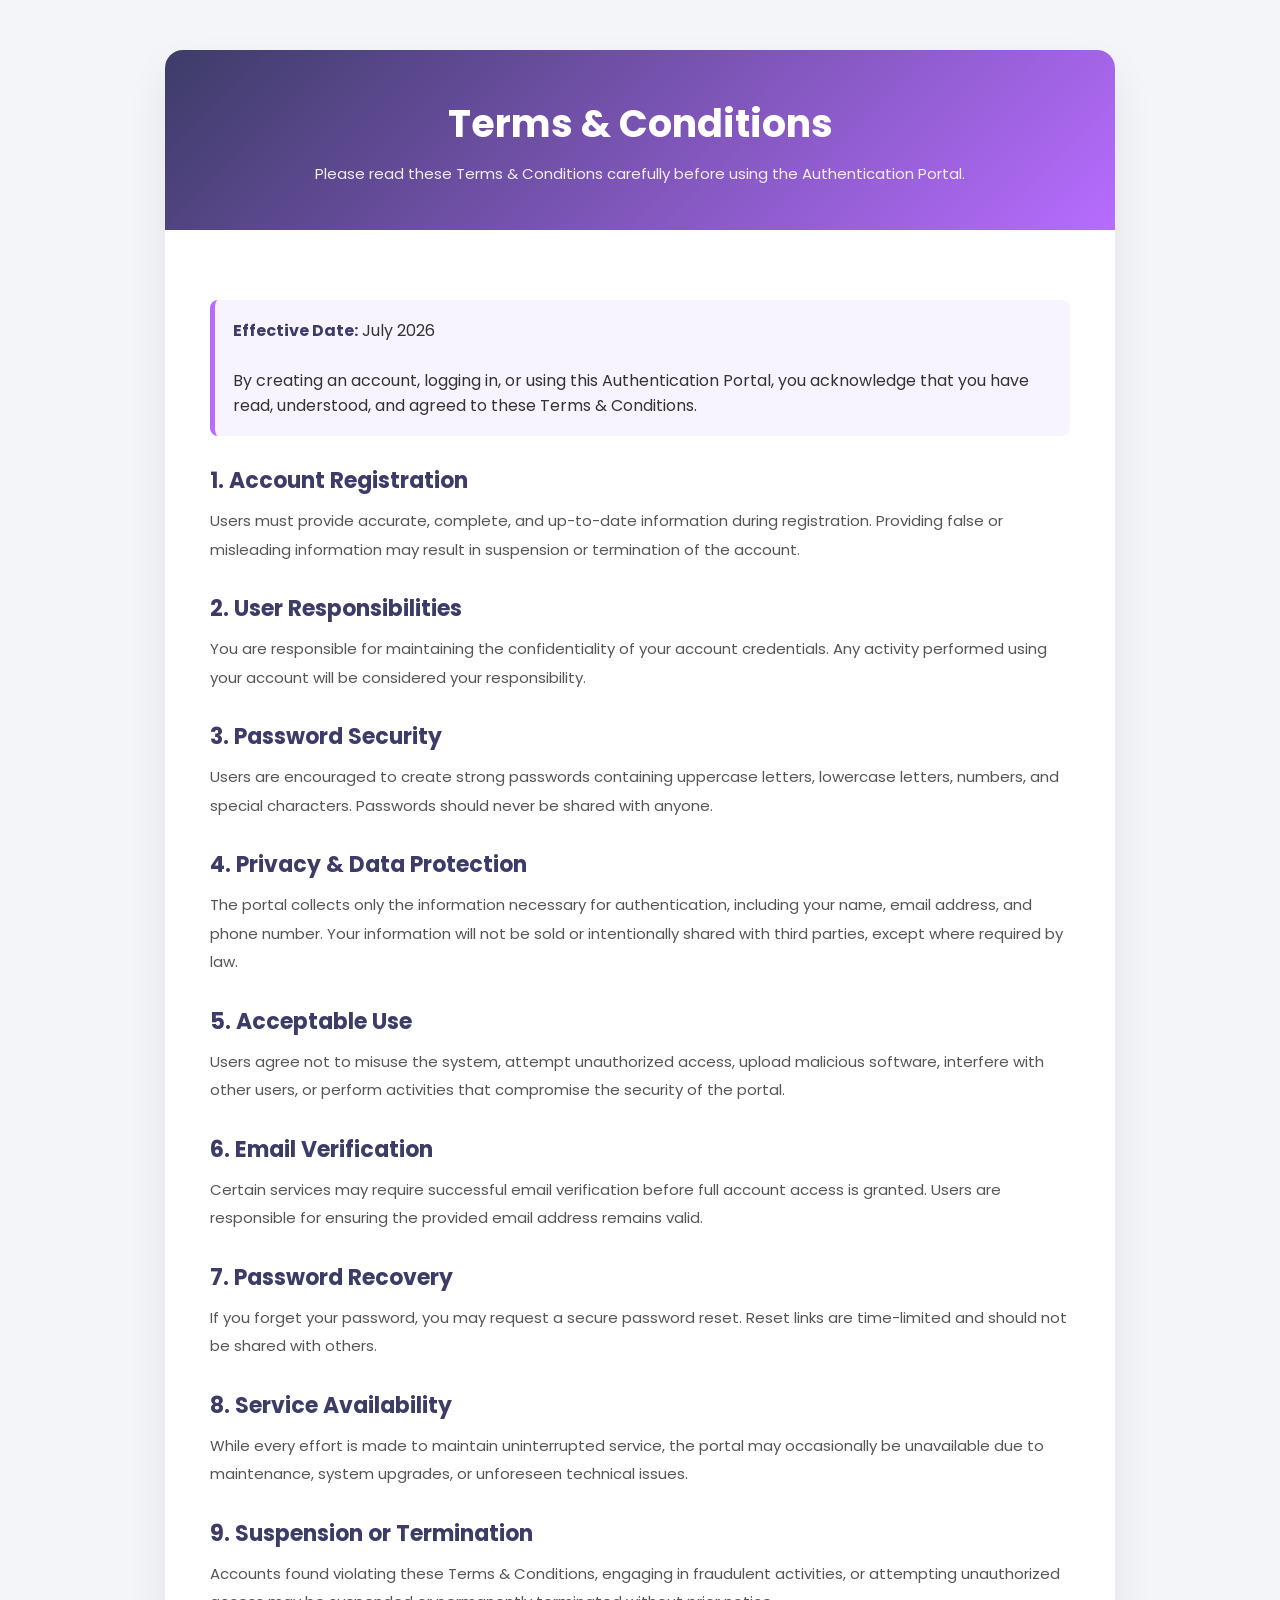
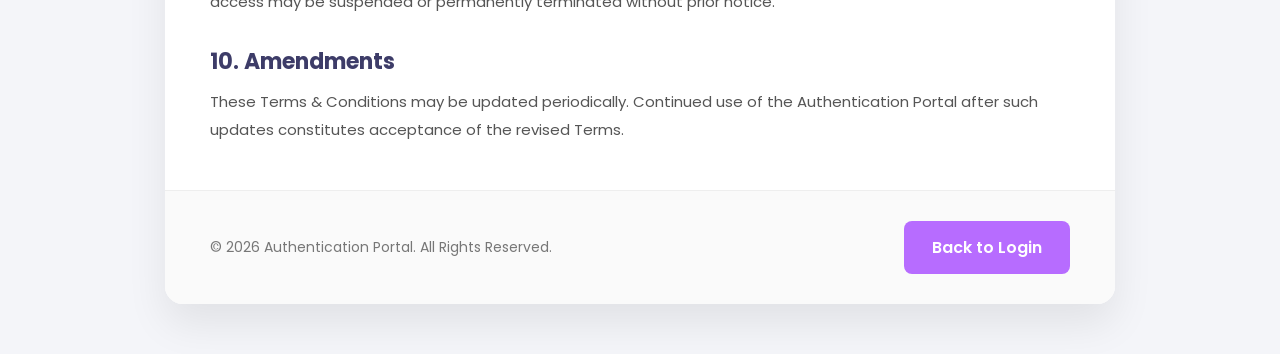
==== terms.html @ 7d1e2530 "Add Terms & Conditions page for Authentication Portal" ====
<!DOCTYPE html>
<html lang="en">

<head>

<meta charset="UTF-8">
<meta name="viewport" content="width=device-width, initial-scale=1.0">

<title>Terms & Conditions | Authentication Portal</title>

<link href="https://fonts.googleapis.com/css2?family=Poppins:wght@300;400;500;600;700&display=swap" rel="stylesheet">

<style>

*{
margin:0;
padding:0;
box-sizing:border-box;
font-family:'Poppins',sans-serif;
}

body{
background:#f4f5f9;
padding:50px 20px;
color:#333;
}

.container{
max-width:950px;
margin:auto;
background:#fff;
border-radius:18px;
box-shadow:0 20px 40px rgba(0,0,0,.08);
overflow:hidden;
}

.header{
background:linear-gradient(135deg,#3d3c68,#b76cff);
padding:45px;
text-align:center;
color:white;
}

.header h1{
font-size:38px;
margin-bottom:10px;
}

.header p{
font-size:15px;
opacity:.9;
}

.content{
padding:45px;
}

.content h2{
color:#3d3c68;
margin-top:28px;
margin-bottom:10px;
font-size:22px;
}

.content p{
line-height:1.9;
font-size:15px;
color:#555;
}

.notice{
background:#f8f4ff;
border-left:5px solid #b76cff;
padding:18px;
margin:25px 0;
border-radius:8px;
}

.notice strong{
color:#3d3c68;
}

.footer{
padding:30px 45px;
background:#fafafa;
display:flex;
justify-content:space-between;
align-items:center;
flex-wrap:wrap;
border-top:1px solid #eee;
}

.footer p{
font-size:14px;
color:#777;
}

.btn{
text-decoration:none;
background:#b76cff;
color:white;
padding:14px 28px;
border-radius:8px;
font-weight:600;
transition:.3s;
}

.btn:hover{
background:#9f55ef;
}

@media(max-width:700px){

.header{
padding:35px 25px;
}

.content{
padding:30px;
}

.footer{
flex-direction:column;
gap:20px;
text-align:center;
}

}

</style>

</head>

<body>

<div class="container">

<div class="header">

<h1>Terms & Conditions</h1>

<p>
Please read these Terms & Conditions carefully before using the Authentication Portal.
</p>

</div>

<div class="content">

<div class="notice">

<strong>Effective Date:</strong> July 2026

<br><br>

By creating an account, logging in, or using this Authentication Portal,
you acknowledge that you have read, understood, and agreed to these Terms & Conditions.

</div>

<h2>1. Account Registration</h2>

<p>
Users must provide accurate, complete, and up-to-date information during registration.
Providing false or misleading information may result in suspension or termination of the account.
</p>

<h2>2. User Responsibilities</h2>

<p>
You are responsible for maintaining the confidentiality of your account credentials.
Any activity performed using your account will be considered your responsibility.
</p>

<h2>3. Password Security</h2>

<p>
Users are encouraged to create strong passwords containing uppercase letters,
lowercase letters, numbers, and special characters.
Passwords should never be shared with anyone.
</p>

<h2>4. Privacy & Data Protection</h2>

<p>
The portal collects only the information necessary for authentication,
including your name, email address, and phone number.
Your information will not be sold or intentionally shared with third parties,
except where required by law.
</p>

<h2>5. Acceptable Use</h2>

<p>
Users agree not to misuse the system, attempt unauthorized access,
upload malicious software, interfere with other users,
or perform activities that compromise the security of the portal.
</p>

<h2>6. Email Verification</h2>

<p>
Certain services may require successful email verification before full account access is granted.
Users are responsible for ensuring the provided email address remains valid.
</p>

<h2>7. Password Recovery</h2>

<p>
If you forget your password, you may request a secure password reset.
Reset links are time-limited and should not be shared with others.
</p>

<h2>8. Service Availability</h2>

<p>
While every effort is made to maintain uninterrupted service,
the portal may occasionally be unavailable due to maintenance,
system upgrades, or unforeseen technical issues.
</p>

<h2>9. Suspension or Termination</h2>

<p>
Accounts found violating these Terms & Conditions,
engaging in fraudulent activities,
or attempting unauthorized access
may be suspended or permanently terminated without prior notice.
</p>

<h2>10. Amendments</h2>

<p>
These Terms & Conditions may be updated periodically.
Continued use of the Authentication Portal after such updates
constitutes acceptance of the revised Terms.
</p>

</div>

<div class="footer">

<p>
© 2026 Authentication Portal. All Rights Reserved.
</p>

<a href="index.html" class="btn">
Back to Login
</a>

</div>

</div>

</body>
</html>
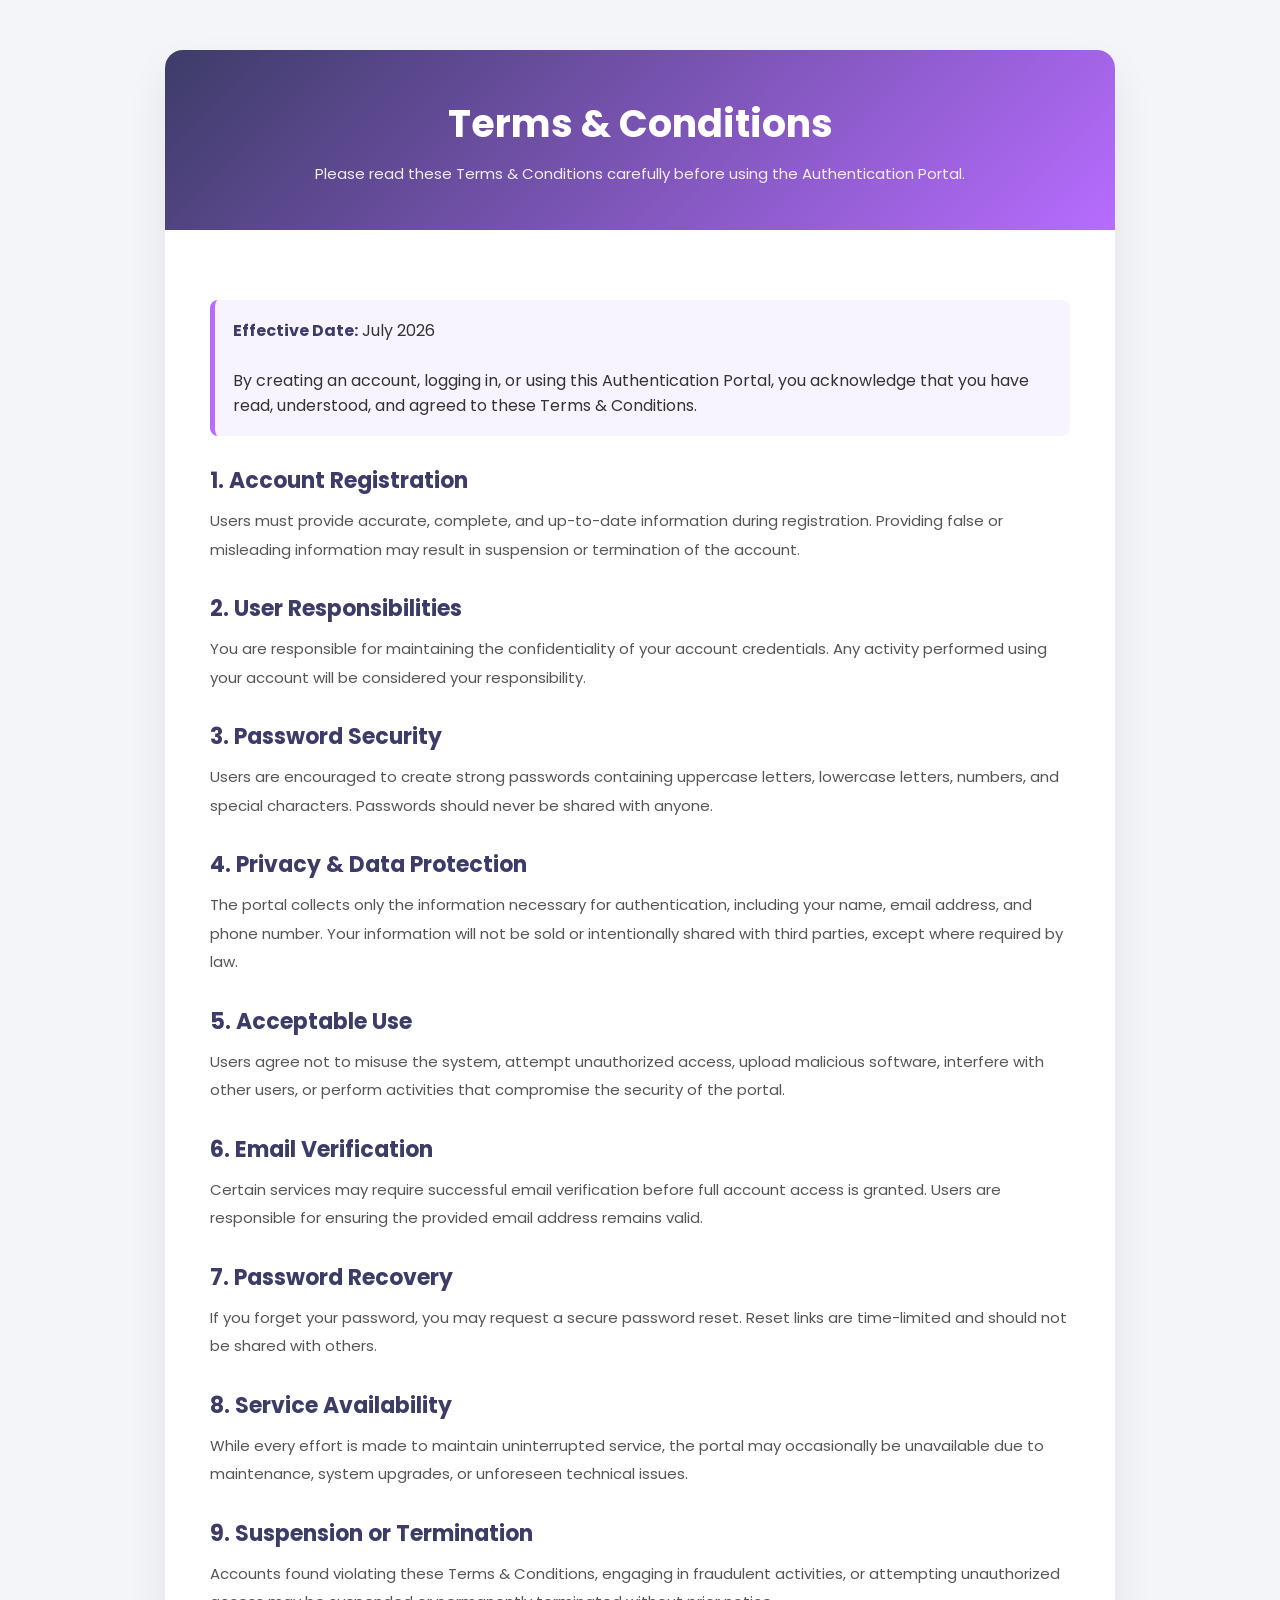
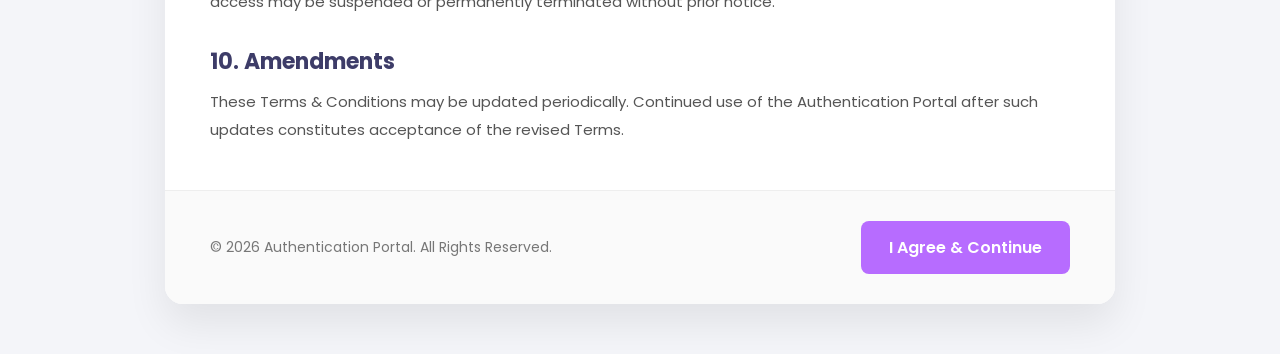
==== commit 313803fd: "Update terms.html to change button text" ====
--- a/terms.html
+++ b/terms.html
@@ -244,8 +244,8 @@
 © 2026 Authentication Portal. All Rights Reserved.
 </p>
 
-<a href="index.html" class="btn">
-Back to Login
+<a href="index.html?signup=true" class="btn">
+I Agree & Continue
 </a>
 
 </div>
